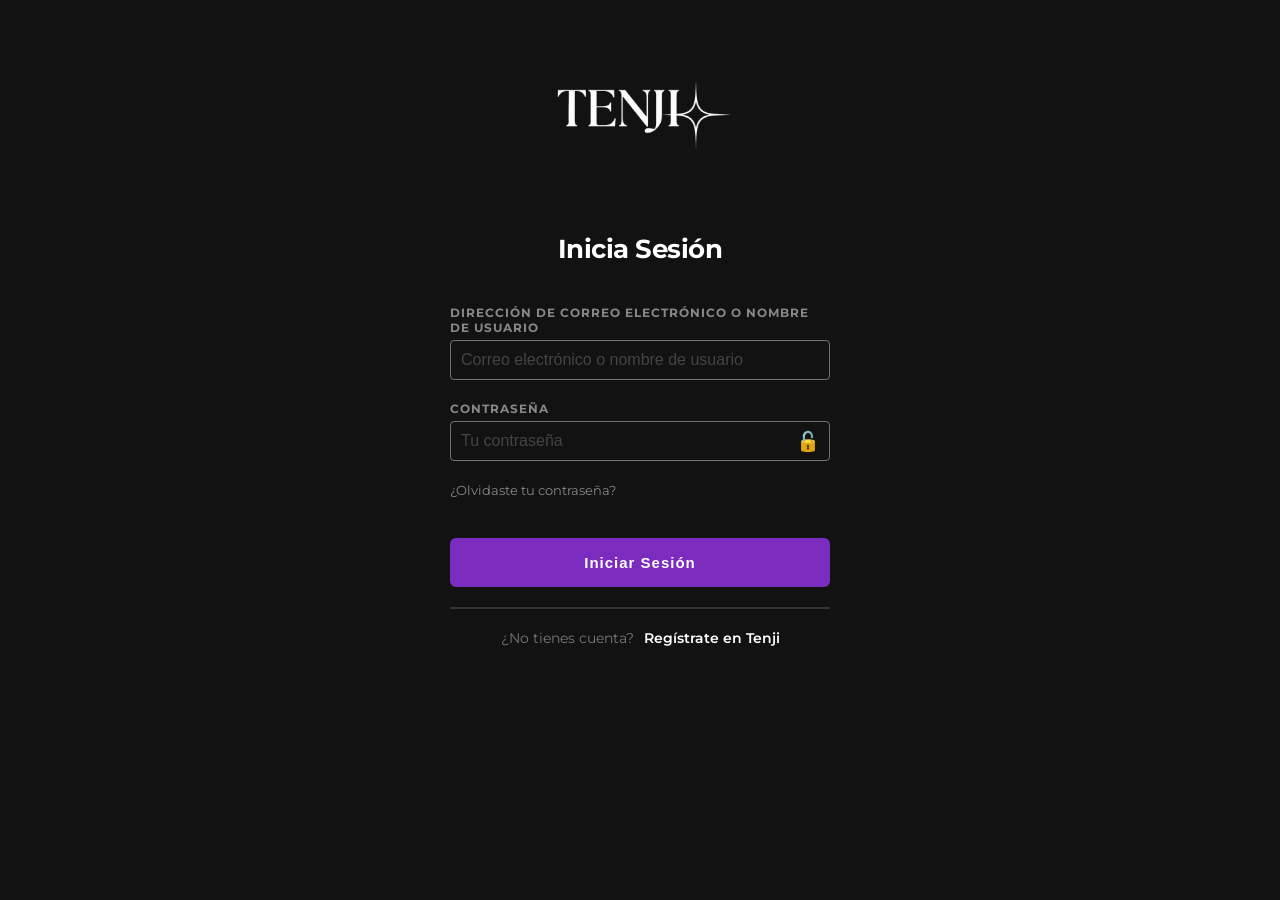
==== biblioteca.html @ 1c17c54e "Se corrigio la creacion de playlist y se elimino el listado que venia desde el HTML" ====
<!DOCTYPE html>
<html lang="es">
<head>
    <meta charset="UTF-8">
    <meta name="viewport" content="width=device-width, initial-scale=1.0">
    <title>TENJI</title>
    <link rel="stylesheet" href="style.css">
    <link href="https://fonts.googleapis.com/css2?family=Montserrat:wght@400;600;700&display=swap" rel="stylesheet">
</head>
<body>
    <div class="contenedor"> 
    <aside class="barra">
     <a href="index.html">
             <img src="tenji.png" alt="logo" class="logosuperior">
            </a>
            
            <nav>
                <ul>
                    <li><a href="index.html">Inicio</a></li>
                    <li><a class="activo" href="biblioteca.html">Tu Biblioteca</a></li>
                    <li><a href="perfil.html">Mi perfil</a></li>
                    <li><a href="dashboard.html">Dashboard</a></li>
                    <li><a href="configuracion.html">Configuracion</a></li>
                </ul>
            </nav>
        </aside>

        <main class="principal">
            
            <div class="barra-superior">
                <div class="buscador">
                    <span>🔍</span>
                    <input type="text" id="input-buscador" placeholder="Buscar">
                </div>

                <div class="contenedor-dropdown">
                    <button id="btnPerfil" class="btn-perfil" style="display: none;">
                        Mi Cuenta ▼
                    </button>
                    
                    <div id="menuPerfil" class="menu-desplegable oculto">
                        <a href="perfil.html">Mi Perfil</a>
                        <hr>
                        <a href="#" id="btnCerrarSesion" class="texto-rojo">Cerrar Sesión</a>
                    </div>
                </div>
                
                <a href="login.html" class="botonlogin" id="btnIrLogin">INICIAR SESION</a>
            </div>

            <h1>Tu biblioteca</h1>
            <p>Guarda tus canciones y crea tus propias playlists</p>

            <section class="albumes" style="margin-top: 40px;">
                <h2>Mis Playlist</h2>
                <div class="orden-portadas" id="contenedor-mis-playlists">
                            
                    <article class="portadas" id = "btnCrearPlaylist">
                        <img src="https://static.vecteezy.com/system/resources/thumbnails/011/912/003/small_2x/plus-sign-icon-free-png.png" alt="Crear Playlist">
                        <h4>Crear playlist</h4>
                        <p>Nueva lista</p>
                    </article>

                </div>
            </section>

            <section class="albumes" style="margin-top: 40px;">
                <h2>Mis likes</h2>
                <div class="orden-portadas">
                    
                    <article class="portadas">
                        <img src="https://dojiw2m9tvv09.cloudfront.net/36300/product/r-2663769-1296664419-jpeg3642.jpg" alt="Canción likeada 1">
                        <h4>Sextape</h4>
                        <p>Deftones</p>
                    </article>

                    <article class="portadas">
                        <img src="https://i.scdn.co/image/ab67616d0000b273a6e8e8f13522b98388681662" alt="Canción likeada 2">
                        <h4>CUANTO MAS QUIERES</h4>
                        <p>Ober</p>
                    </article>
                    
                    <article class="portadas">
                        <img src="https://cdn-images.dzcdn.net/images/artist/4043a9cb2bdc555fa70ded87e7c80b2e/1900x1900-000000-80-0-0.jpg" alt="Canción likeada 3">
                        <h4>Bahia Catalina</h4>
                        <p>Baby J & Young Weapon</p>
                    </article>

                    <article class="portadas">
                        <img src="https://i.scdn.co/image/ab67616d0000b273571b81393b9b40ca2b153c55" alt="Canción likeada 4">
                        <h4>Simplemente</h4>
                        <p>Leo Rey</p>
                    </article>

                </div>
            </section>

         </main>
                
         <footer class="reproductor">
            <div class="info-cancion">
                <img src="https://via.placeholder.com/50" alt="Portada de la canción">
                <div class="detalles-cancion">
                    <h4>Nombre de la Canción</h4>
                    <p>Artista</p>
                </div>
                <button class="like" style="color: #7b2cbf;">♥</button>
            </div>

            <div class="controles-centrales">
                <div class="botones">
                    <button class="anterior">⏮</button>
                    <button class="play">▶</button>
                    <button class="siguiente">⏭</button>
                </div>
                <div class="duracion">
                    <span class="tiempo-actual">0:00</span>
                    <input type="range" class="barra-progreso" min="0" max="100" value="0">
                    <span class="tiempo-total">3:30</span>
                </div>
            </div>

            <div class="volumen">
                <span>🔊</span>
                <input type="range" class="barra-volumen" min="0" max="100" value="50">
            </div>
        </footer>

    </div>

    <script type="module" src="script.js"></script>

    <div id="modalPlaylist" class="modal-overlay oculto">
        <div class="modal-contenido">
            <h3>Crear nueva playlist</h3>
            <p>Ponle un nombre a tu nueva playlist.</p>
            <input type="text" id="nombrePlaylist" placeholder="Mi nueva playlist" autocomplete="off">
            <small id = "errorPlaylist" class = "mensaje-error"></small>
            <div class="modal-botones">
                <button id="btnCancelarModal" class="btn-secundario">Cancelar</button>
                <button id="btnGuardarModal" class="btn-primario">Crear</button>
            </div>
        </div>
    </div>
    
</body>
</html>
---- style.css ----
:root {
    --bg-principal: #000000;
    --bg-card: #141022;
    --color-acento: #5e17eb;
    --texto-principal: #ffffff;
    --texto-secundario: #a7a7a7;
}

* {
    margin: 0;
    padding: 0;
    box-sizing: border-box;
}


body {
    background-color: #000;
    color: #fff;
    font-family: 'Montserrat', sans-serif;
}

.contenedor {
    display: grid;
    height: 100vh;
    grid-template-columns: 250px 1fr;
    grid-template-rows: 1fr 90px;
    grid-template-areas:
        "area-lateral area-principal"
        "area-reproductor area-reproductor";
}

.barra {
    grid-area: area-lateral;
    background-color: #120c1c;
    padding: 0px 24px 24px 24px;
}

.logosuperior {
    max-width: 200px;
    margin-bottom: 1px;
    display: block;
}

.barra ul{
    list-style: none;
    display: flex;
    flex-direction: column;
    gap: 20px;
}

.barra a {
    color: #ffffff;
    text-decoration: none;
    font-weight: bold;
    transition: color 0.2s ease;
}

.barra a:hover {
    color: #a875ff;
    background: transparent;
    box-shadow: none;
    text-shadow: none;
    transform: none;
}

.principal {
    grid-area: area-principal;
    background-color: #000;
    overflow-y: auto;
    padding: 20px;
}

.principal h1{
    margin-bottom: 10px;
    font-size: 28px;
}

.principal p{
    margin-bottom: 15px;
    font-size: 16px;
}

.orden-portadas {
    display: grid;
    grid-template-columns: repeat(auto-fill, minmax(240px, 1fr));
    gap: 24px;
    margin-top: 20px;
}

.portadas{
    background-color: #120c1c;
    padding: 16px;
    border-radius: 8px;
    cursor: pointer;
    transition: background-color 0.3s ease;
}

.portadas:hover{
    background-color: #0b0a10;
}

.portadas img {
    width: 100%;
    aspect-ratio: 1 / 1;
    object-fit: cover;
    border-radius: 6px;
    margin-bottom: 16px;
    display: block;
}

.info-cancion img {
    border-radius: 4px;
    width: 56px;
    height: 56px;
    object-fit: cover;
}

.reproductor {
    grid-area: area-reproductor;
    background-color: #000;
    border-top: 1px solid #000;
    display: flex;
    justify-content: space-between; 
    align-items: center; 
    padding: 0 16px; 
}

.info-cancion {
    display: flex;
    align-items: center;
    gap: 14px;
    width: 30%;
}

.info-cancion img {
    border-radius: 4px;
}

.detalles-cancion h4 {
    color: #fff;
    font-size: 14px;
    margin-bottom: 4px;
}

.detalles-cancion p {
    color: #fff;
    font-size: 12px;
}

.like {
    background: none;
    border: none;
    color: #fff;
    font-size: 18px;
    cursor: pointer;
}

.like:hover {
    color: #5e17eb;
}

.controles-centrales {
    display: flex;
    flex-direction: column; 
    align-items: center;
    width: 40%; 
    gap: 9px;
}

.botones {
    display: flex;
    gap: 16px;
    align-items: center;
}

.botones button {
    background: none;
    border: none;
    font-size: 16px;
    cursor: pointer;
    color: #ffffff;
}   

.botones .play {
    font-size: 26px; 
}

.reproductor button {
    transition: transform 0.2s ease, opacity 0.2s ease;
    cursor: pointer;
}
.reproductor button:hover {
    transform: scale(1.15);
    opacity: 0.85;
}
.reproductor button:active {
    transform: scale(0.95);
}


.duracion {
    display: flex;
    align-items: center;
    width: 100%;
    gap: 8px;
}

.tiempo-actual, .tiempo-total {
    color: #a7a7a7;
    font-size: 11px;
    min-width: 35px;
}

.volumen {
    display: flex;
    align-items: center;
    justify-content: flex-end;
    width: 30%;
    gap: 8px;
}

.barra-progreso, .barra-volumen {
    -webkit-appearance: none;
    appearance: none;
    width: 100%;
    height: 4px;
    background: #4d4d4d;
    border-radius: 2px;
    outline: none;
    cursor: pointer;
}

.barra-volumen {
    max-width: 100px; 
}

.barra-progreso::-webkit-slider-thumb, 
.barra-volumen::-webkit-slider-thumb {
    -webkit-appearance: none;
    appearance: none;
    width: 12px;
    height: 12px;
    border-radius: 50%;
    background: #ffffff;
    opacity: 0; 
    transition: opacity 0.2s ease;
}

.duracion:hover .barra-progreso::-webkit-slider-thumb,
.volumen:hover .barra-volumen::-webkit-slider-thumb {
    opacity: 1;
}

.barra-progreso:hover, 
.barra-volumen:hover {
    background: #5e17eb;
}



.botonlogin{
    background-color: #fff;
    padding: 12px 24px;
    border-radius: 20px;
    text-decoration: none;
    cursor: pointer;
    color: #0b0a10;
    font-size: 16px;
    transition: background-color 0.3s;
}

.botonlogin:hover{
    background-color: #170c2e;
    outline: none;
    appearance: none;
    color: #fff;
}


.barra-superior {
    background-color: #0b0a10;
    margin: -20px -20px 20px -20px;
    padding: 16px 32px;
    display: flex;
    justify-content: space-between;
    align-items: center;
}

.buscador{
    display: flex;
    align-items: center;
    background-color: #170c2e;
    padding: 10px 15px;
    border-radius: 20px;
    width: 300px;
}

.buscador input{
    background: transparent;
    border: none;
    color: #fff;
    width: 100%;
    outline: none;
    margin-left: 10px;
}


.filtro {
    display: none;
}

.botones button:hover {
    color: #fff;
    text-shadow: 0 0 1px #fff;
}

/* login */

.bodylogin {
    background-color: #121212;
    color: #ffffff;
    font-family: 'Montserrat', sans-serif;
    margin: 0;
    display: flex;
    flex-direction: column;
    min-height: 100vh;
}

.headerlogin {
    width: 100%;
    padding: 40px 32px;
    display: flex;
    justify-content: center;
    background: transparent;
}

.headerlogin .logosuperior {
    max-width: 200px;
    display: block;
    transition: transform 0.2s ease;
    position: absolute;
    margin-bottom: 10px;
}

.contenedorlogin {
    width: 100%;
    display: flex;
    flex-direction: column;
    align-items: center;
    justify-content: center;
    flex: 1;
    padding: 0 20px;
    box-sizing: border-box;
    margin-bottom: 100px;
}

.caja {
    background-color: #121212;
    width: 100%;
    max-width: 480px;
    margin-top: 0px;
    padding: 60px 50px;
    border-radius: 12px;
    display: flex;
    flex-direction: column;
    align-items: center;
    box-sizing: border-box;
}

.caja h1 {
    font-size: 26px;
    margin-bottom: 40px;
    font-weight: 700;
    letter-spacing: -0.5px;
}

.caja form {
    width: 100%;
    display: flex;
    flex-direction: column;
}

.g1 {
    display: flex;
    flex-direction: column;
    margin-bottom: 28px;
}

.g1 label {
    font-size: 12px;
    font-weight: 600;
    margin-bottom: 12px;
    color: #888888;
    text-transform: uppercase;
    letter-spacing: 1px;
}

.g1 input {
    background-color: #120c1c;
    color: #ffffff;
    border: 1px solid #333333;
    border-radius: 4px;
    padding: 14px;
    font-size: 16px;
    transition: border-color 0.3s ease;
    box-sizing: border-box;
}

.g1 input::placeholder {
    color: #444444;
}

.olvidolink {
    color: #888888;
    text-decoration: none;
    font-size: 13px;
    margin-bottom: 40px;
    transition: color 0.3s ease;
    align-self: flex-start;
}

.olvidolink:hover {
    color: #ffffff;
}

.caja .botonlogin {
    background-color: #7b2cbf;
    color: #ffffff;
    border: none;
    border-radius: 6px;
    padding: 16px;
    font-size: 15px;
    font-weight: 600;
    letter-spacing: 1px;
    cursor: pointer;
    transition: background-color 0.3s ease, transform 0.2s ease;
    width: 100%;
}

.caja .botonlogin:hover {
    background-color: #9346d8;
}

.separador {
    width: 100%;
    border: none;
    border-top: 1px solid #1a1a1a;
    margin: 40px 0;
}

.registro {
    text-align: center;
    color: #777777;
    font-size: 14px;
}

.registro a {
    color: #ffffff;
    text-decoration: none;
    font-weight: 600;
    margin-left: 6px;
    transition: color 0.3s ease;
}

.registro a:hover {
    color: #7b2cbf;
}

.bodyregistro {
    background-color: #121212;
    color: white;
    font-family: 'Montserrat', sans-serif;
}

.headerregistro {
    text-align: center;
    margin-top: 30px;
}

.logoregistro {
    width: 200px;
}

.cajaRegister {
    width: 420px;
    margin: 20px auto;
    text-align: center;
}

.cajaRegister h1 {
    font-size: 22px;
    margin-bottom: 25px;
}

.g1 {
    text-align: left;
    margin-bottom: 15px;
}

.g1 label {
    display: block;
    font-size: 12px;
    font-weight: bold;
    margin-bottom: 5px;
}

.g1 input {
    width: 100%;
    padding: 10px;
    background-color: #121212;
    border: 1px solid #727272;
    border-radius: 4px;
    color: white;
    box-sizing: border-box;
}

.botonregistro {
    width: 100%;
    padding: 12px;
    background-color: #7b2cbf;
    color: white;
    border: none;
    border-radius: 20px;
    font-weight: bold;
    font-size: 16px;
    cursor: pointer;
    margin-top: 10px;
}

.botonregistro:hover {
    background-color: #9d4edd;
}

.separador {
    margin: 20px 0;
    border: 0.5px solid #333;
}

.registro a {
    color: white;
}
/* todoperfil */

.cabeceraperfil {
    display: flex;
    align-items: center;
    gap: 24px;
    margin-bottom: 40px;
    margin-top: 10px;
}

.foto-perfil {
    width: 150px;
    height: 150px;
    border-radius: 50%;
    object-fit: cover;
    box-shadow: 0 4px 15px rgba(0,0,0,0.5);
}

.tipoperfil {
    font-size: 13px;
    font-weight: 600;
    text-transform: uppercase;
    letter-spacing: 1px;
    color: #a7a7a7;
    margin-bottom: 0;
}

.nombreperfil {
    font-size: 48px;
    margin-top: 5px;
    margin-bottom: 8px;
}

.estadisticasperfil {
    color: #a7a7a7;
    font-size: 14px;
    margin-bottom: 0;
}

.seccion-espaciada {
    margin-top: 40px;
}

.portadas-centradas {
    text-align: center;
}

.portadas img.foto-redonda {
    border-radius: 50%;
}

.barra a.activo {
    color: #5e17eb;
    font-weight: 800;
}

/* dashboard */

.dash-titulo {
    font-size: 22px;
    font-weight: 700;
    color: #ffffff;
    margin-bottom: 6px;
}

.dash-subtitulo {
    font-size: 13px;
    color: #a7a7a7;
    margin-bottom: 28px;
}

.dash-seccion-titulo {
    font-size: 18px;
    font-weight: 700;
    color: #ffffff;
    margin: 28px 0 16px;
}

.dash-grid-stats,
.dash-lista-artistas,
.dash-grid-canciones {
    display: grid;
    grid-template-columns: repeat(4, 1fr);
    gap: 16px;
}

.dash-card-stat {
    background: #141022;
    padding: 20px;
    border-radius: 8px;
    display: flex;
    flex-direction: column;
}

.dash-stat-valor {
    color: #6c42f5;
    font-size: 22px;
    font-weight: 700;
    margin-bottom: 6px;
}

.dash-stat-label {
    color: #ffffff;
    font-size: 13px;
    font-weight: 700;
    margin-bottom: 4px;
}

.dash-badge {
    color: #a7a7a7;
    font-size: 12px;
}

.dash-artista-item {
    background: #141022;
    padding: 20px 16px;
    border-radius: 8px;
    display: flex;
    flex-direction: column;
    align-items: center;
    text-align: center;
}

.dash-artista-foto {
    width: 120px;
    height: 120px;
    border-radius: 50%;
    object-fit: cover;
    margin-bottom: 12px;
}

.albumTitulo {
    color: #ffffff;
    font-size: 14px;
    font-weight: 700;
    margin-bottom: 4px;
}

.dash-horas {
    color: #a7a7a7;
    font-size: 12px;
}

.dash-cancion-item {
    background: #141022;
    padding: 20px 16px;
    border-radius: 8px;
    display: flex;
    flex-direction: column;
    align-items: center;
    text-align: center;
}

.dash-cancion-foto {
    width: 120px;
    height: 120px;
    border-radius: 6px;
    object-fit: cover;
    margin-bottom: 12px;
}

.dash-cancion-titulo {
    color: #ffffff;
    font-size: 14px;
    font-weight: 700;
    margin-bottom: 4px;
}

.dash-cancion-sub {
    color: #a7a7a7;
    font-size: 12px;
    margin: 0;
}

.dash-rank {
    display: none;
}

.mensaje-error {
    color: #ff4d4d;
    font-size: 12px;
    margin-top: 6px;
}

/* toggle de contraseña
*/

.contenedor-password {
    position: relative;
    display: inline-block;
    width: 100%;
}

.contenedor-password input {
    width: 100%;
    padding-right: 40px;
}

.btn-toggle-clave {
    position: absolute;
    right: 10px;
    top: 50%;
    transform: translateY(-50%);
    background: none;
    border: none;
    cursor: pointer;
    font-size: 1.2rem;
}

/* menu desplegable perfil */

.contenedor-dropdown {
    position: relative;
    display: inline-block;
}

.btn-perfil {
    background-color: #282828;
    color: white;
    border: none;
    padding: 10px 15px;
    border-radius: 20px;
    cursor: pointer;
    font-weight: bold;
    transition: background 0.3s;
}

.btn-perfil:hover {
    background-color: #3e3e3e;
}

.menu-desplegable {
    position: absolute;
    top: 110%;
    right: 0;
    background-color: #000;
    min-width: 160px;
    border-radius: 5px;
    box-shadow: 0px 8px 16px rgba(0,0,0,0.5);
    z-index: 1000;
    display: flex;
    flex-direction: column;
    padding: 5px 0;
}

.menu-desplegable a {
    color: white;
    padding: 10px 20px;
    text-decoration: none;
    font-size: 0.9rem;
    transition: background 0.2s;
}

.menu-desplegable a:hover {
    background-color: #3e3e3e;
}

.menu-desplegable hr {
    border: 0;
    border-top: 1px solid #444;
    margin: 5px 0;
}

.texto-rojo {
    color: #ff4d4d !important;
}

.oculto {
    display: none !important;
}

/* modal */

.modal-overlay {
    position: fixed;
    top: 0;
    left: 0;
    width: 100%;
    height: 100%;
    background-color: rgba(0, 0, 0, 0.75);
    display: flex;
    justify-content: center;
    align-items: center;
    z-index: 2000;
    backdrop-filter: blur(3px);
}

.modal-contenido {
    background-color: #170c2e;
    padding: 30px;
    border-radius: 12px;
    width: 90%;
    max-width: 400px;
    text-align: center;
    box-shadow: 0 10px 30px rgba(0,0,0,0.8);
}

.modal-contenido h3 {
    margin-bottom: 10px;
    font-size: 22px;
}

.modal-contenido p {
    color: #a7a7a7;
    font-size: 14px;
    margin-bottom: 20px;
}

.modal-contenido input {
    width: 100%;
    padding: 12px;
    margin-bottom: 25px;
    background-color: #0b0a10;
    border: 1px solid #333;
    border-radius: 6px;
    color: white;
    font-size: 16px;
}

.modal-botones {
    display: flex;
    gap: 15px;
}

.modal-botones button {
    flex: 1;
    padding: 12px;
    border-radius: 10px;
    font-weight: bold;
    cursor: pointer;
    font-size: 14px;
    transition: transform 0.2s, opacity 0.2s;
}

.modal-botones button:hover {
    transform: scale(1.05);
}

.btn-secundario {
    background: transparent;
    color: white;
    border: 1px solid #a7a7a7;
}

.btn-primario {
    background-color: #7b2cbf;
    color: white;
    border: none;
}

/* layout movil */

@media (max-width: 768px) {

    /* [IA] inicio - ia/2026-11-10_cristobal_fix-micro-desplazamiento-horizontal.md */
    html, body {
        width: 100% ;
        max-width: 100% ;
        overflow-x: hidden ;
    }
    /* [IA] fin */

    .contenedor {
        display: flex ;
        flex-direction: column ;
        width: 100% ;
        max-width: 100% ;
        min-height: 100vh;
        box-sizing: border-box ;
        overflow-x: hidden ;
    }

    .barra {
        display: flex ;
        flex-direction: column ;
        align-items: flex-start ;
        width: 100% ;
        max-width: 100% ;
        height: auto ;
        position: relative ;
        padding: 10px 8px ;
        box-sizing: border-box ;
        border-bottom: 1px solid #282828 ;
        background-color: #121212 ;
    }

    .barra a {
        display: block ;
    }

    .logosuperior {
        display: block ;
        width: 100px ;
        height: auto ;
        margin-bottom: 8px ;
    }

    .barra nav {
        width: 100% ;
        display: block ;
        overflow-x: auto ;
        scrollbar-width: none ;
    }

    .barra nav::-webkit-scrollbar {
        display: none ;
    }

    .barra nav ul {
        display: flex ;
        flex-direction: row ;
        flex-wrap: nowrap ;
        gap: 6px ;
        justify-content: space-between ;
        align-items: center ;
        padding: 0 ;
        margin: 4px 0 0 0 ;
        box-sizing: border-box ;
        width: 100% ;
        list-style: none ;
    }

    .barra nav ul li {
        flex-shrink: 0 ;
    }

    .barra nav ul li a {
        font-size: 0.78rem ;
        padding: 4px 6px ;
        white-space: nowrap ;
        display: block ;
    }

    .principal {
        width: 100% ;
        max-width: 100% ;
        padding: 14px ;
        padding-bottom: 110px ;
        box-sizing: border-box ;
        overflow-x: hidden ;
    }

    .dash-grid-stats {
        display: grid ;
        grid-template-columns: 1fr 1fr ;
        gap: 10px ;
        width: 100% ;
        box-sizing: border-box ;
    }

    .dash-card-stat {
        width: 100% ;
        padding: 10px ;
        box-sizing: border-box ;
    }

    .dash-stat-valor {
        font-size: 1.1rem ;
    }

    .dash-stat-label {
        font-size: 0.72rem ;
        white-space: normal ;
    }

    .dash-lista-artistas,
    .dash-grid-canciones {
        display: flex ;
        flex-direction: column ;
        gap: 12px ;
        width: 100% ;
        box-sizing: border-box ;
    }

    .dash-artista-item,
    .dash-cancion-item {
        width: 100% ;
        box-sizing: border-box ;
    }

    .reproductor {
        position: fixed ;
        bottom: 0 ;
        left: 0 ;
        right: 0 ;
        width: 100% ;
        max-width: 100% ;
        box-sizing: border-box ;
        padding: 8px 12px ;
        z-index: 100;
        background-color: #000000;
        border-top: 1px solid #282828;
    }

    .reproductor .volumen,
    .reproductor .duracion {
        display: none ;
    }

    .reproductor .info-cancion {
        max-width: 60% ;
    }
    .botonlogin {
        font-size: 0.65rem ;
        font-weight: bold ;
        padding: 6px 8px ;
        white-space: normal ;
        text-align: center ;
        line-height: 1.1 ;
        border-radius: 8px ;
        width: 75px ;
        height: auto ;
        align-items: center ;
        justify-content: center ;
    }

     .btn-perfil {
        font-size: 0.7rem ;
        padding: 6px 10px ;
        border-radius: 8px ;
    }
}

/* configuracion */

.contenedor-configuracion {
    max-width: 750px;
    margin: 0 auto;
    padding: 20px 0;
}

.seccion-config {
    background-color: var(--bg-card, #141022);
    border-radius: 10px;
    padding: 24px;
    margin-bottom: 24px;
    border: 1px solid var(--borde-oscuro, #282828);
}

.titulo-seccion-config {
    font-size: 1.2rem;
    font-weight: 700;
    color: var(--texto-principal, #ffffff);
    margin-bottom: 16px;
    padding-bottom: 10px;
    border-bottom: 1px solid var(--borde-oscuro, #282828);
    display: flex;
    align-items: center;
    gap: 10px;
}

.opcion-item {
    display: flex;
    justify-content: space-between;
    align-items: center;
    padding: 14px 0;
    border-bottom: 1px solid rgba(255, 255, 255, 0.05);
}

.opcion-item:last-child {
    border-bottom: none;
}

.opcion-info {
    display: flex;
    flex-direction: column;
    gap: 4px;
    max-width: 75%;
}

.opcion-titulo {
    font-size: 0.95rem;
    font-weight: 600;
    color: var(--texto-principal, #ffffff);
}

.opcion-desc {
    font-size: 0.8rem;
    color: var(--texto-secundario, #a7a7a7);
}

.switch {
    position: relative;
    display: inline-block;
    width: 48px;
    height: 26px;
    flex-shrink: 0;
}

.switch input {
    opacity: 0;
    width: 0;
    height: 0;
}

.slider {
    position: absolute;
    cursor: pointer;
    top: 0;
    left: 0;
    right: 0;
    bottom: 0;
    background-color: var(--borde-input, #333333);
    transition: 0.3s ease;
    border-radius: 34px;
}

.slider:before {
    position: absolute;
    content: "";
    height: 18px;
    width: 18px;
    left: 4px;
    bottom: 4px;
    background-color: var(--texto-principal, #ffffff);
    transition: 0.3s ease;
    border-radius: 50%;
}

input:checked + .slider {
    background-color: var(--color-acento, #5e17eb);
}

input:checked + .slider:before {
    transform: translateX(22px);
}

.select-config {
    background-color: var(--bg-principal, #121212);
    color: var(--texto-principal, #ffffff);
    border: 1px solid var(--borde-input, #333333);
    border-radius: 6px;
    padding: 8px 12px;
    font-size: 0.9rem;
    font-family: inherit;
    outline: none;
    cursor: pointer;
}

.btn-guardar-config {
    background-color: var(--color-acento, #5e17eb);
    color: var(--texto-principal, #ffffff);
    border: none;
    border-radius: 20px;
    padding: 12px 28px;
    font-weight: 700;
    font-size: 0.95rem;
    cursor: pointer;
    transition: background-color 0.2s ease, transform 0.15s ease;
}

.btn-guardar-config:hover {
    background-color: var(--color-acento-hover, #7b2cbf);
    transform: scale(1.02);
}

.btn-guardar-config:active {
    transform: scale(0.98);
}

.badge-estado {
    font-size: 0.75rem;
    padding: 4px 8px;
    border-radius: 12px;
    font-weight: 600;
}

.badge-activo {
    background-color: rgba(30, 215, 96, 0.15);
    color: #1ed760;
}

/* modo claro */
body.modo-claro {
    --bg-principal: #f4f4f7;
    --bg-card: #ffffff;
    --texto-principal: #121212;
    --texto-secundario: #666666;

    
    background-color: var(--bg-principal) !important;
    color: var(--texto-principal) !important;
}

body.modo-claro .barra,
body.modo-claro .principal,
body.modo-claro .barra-superior,
body.modo-claro .reproductor,
body.modo-claro .dash-card-stat,
body.modo-claro .dash-artista-item,
body.modo-claro .dash-cancion-item,
body.modo-claro .portadas {
    background-color: #ffffff ;
    color: #121212 ;
    border-color: #e0e0e0 ;
}

body.modo-claro .barra a,
body.modo-claro .detalles-cancion h4,
body.modo-claro .dash-stat-label,
body.modo-claro .albumTitulo,
body.modo-claro .dash-cancion-titulo,
body.modo-claro .dash-titulo,
body.modo-claro .dash-seccion-titulo {
    color: #121212;
}

body.modo-claro .buscador {
    background-color: #eef0f5;
}

body.modo-claro .buscador input {
    color: #121212;
}

body.modo-claro .logosuperior {
    content: url('tenji-claro.png');
}

body.modo-claro .reproductor,
body.modo-claro .reproductor button,
body.modo-claro .detalles-cancion p,
body.modo-claro .tiempo-actual,
body.modo-claro .tiempo-total,
body.modo-claro .volumen span {
    color: #121212;
}
body.modo-claro .barra-progreso::-webkit-slider-thumb,
body.modo-claro .barra-volumen::-webkit-slider-thumb {
    background: #121212;
}

body.modo-claro button.like {
    color: var(--color-acento, #5e17eb) !important;
}
body.modo-claro .botonlogin {
    background-color: #000000;
    color: #ffffff;
}

body.modo-claro .botonlogin:hover {
    background-color: #5e17eb;
    color: #ffffff;
}
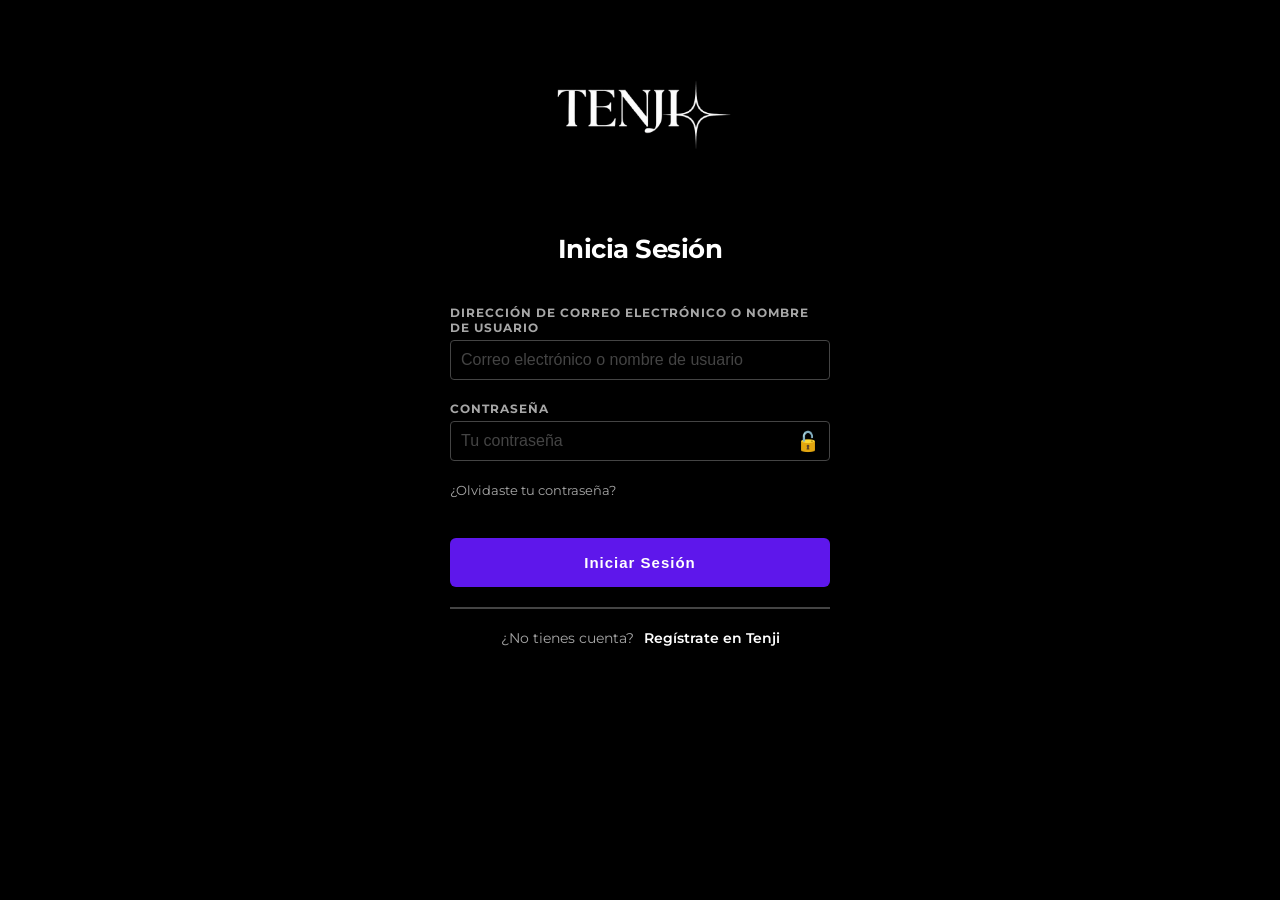
==== commit b277a652: "se ordeno style.css usando variables del root / se quitaron estilos de linea / se alineo register co" ====
--- a/biblioteca.html
+++ b/biblioteca.html
@@ -1,5 +1,6 @@
 <!DOCTYPE html>
 <html lang="es">
+
 <head>
     <meta charset="UTF-8">
     <meta name="viewport" content="width=device-width, initial-scale=1.0">
@@ -7,13 +8,14 @@
     <link rel="stylesheet" href="style.css">
     <link href="https://fonts.googleapis.com/css2?family=Montserrat:wght@400;600;700&display=swap" rel="stylesheet">
 </head>
+
 <body>
-    <div class="contenedor"> 
-    <aside class="barra">
-     <a href="index.html">
-             <img src="tenji.png" alt="logo" class="logosuperior">
+    <div class="contenedor">
+        <aside class="barra">
+            <a href="index.html">
+                <img src="tenji.png" alt="logo" class="logosuperior">
             </a>
-            
+
             <nav>
                 <ul>
                     <li><a href="index.html">Inicio</a></li>
@@ -26,7 +28,7 @@
         </aside>
 
         <main class="principal">
-            
+
             <div class="barra-superior">
                 <div class="buscador">
                     <span>🔍</span>
@@ -34,17 +36,17 @@
                 </div>
 
                 <div class="contenedor-dropdown">
-                    <button id="btnPerfil" class="btn-perfil" style="display: none;">
+                    <button id="btnPerfil" class="btn-perfil">
                         Mi Cuenta ▼
                     </button>
-                    
+
                     <div id="menuPerfil" class="menu-desplegable oculto">
                         <a href="perfil.html">Mi Perfil</a>
                         <hr>
                         <a href="#" id="btnCerrarSesion" class="texto-rojo">Cerrar Sesión</a>
                     </div>
                 </div>
-                
+
                 <a href="login.html" class="botonlogin" id="btnIrLogin">INICIAR SESION</a>
             </div>
 
@@ -54,9 +56,10 @@
             <section class="albumes" style="margin-top: 40px;">
                 <h2>Mis Playlist</h2>
                 <div class="orden-portadas" id="contenedor-mis-playlists">
-                            
-                    <article class="portadas" id = "btnCrearPlaylist">
-                        <img src="https://static.vecteezy.com/system/resources/thumbnails/011/912/003/small_2x/plus-sign-icon-free-png.png" alt="Crear Playlist">
+
+                    <article class="portadas" id="btnCrearPlaylist">
+                        <img src="https://static.vecteezy.com/system/resources/thumbnails/011/912/003/small_2x/plus-sign-icon-free-png.png"
+                            alt="Crear Playlist">
                         <h4>Crear playlist</h4>
                         <p>Nueva lista</p>
                     </article>
@@ -67,27 +70,31 @@
             <section class="albumes" style="margin-top: 40px;">
                 <h2>Mis likes</h2>
                 <div class="orden-portadas">
-                    
+
                     <article class="portadas">
-                        <img src="https://dojiw2m9tvv09.cloudfront.net/36300/product/r-2663769-1296664419-jpeg3642.jpg" alt="Canción likeada 1">
+                        <img src="https://dojiw2m9tvv09.cloudfront.net/36300/product/r-2663769-1296664419-jpeg3642.jpg"
+                            alt="Canción likeada 1">
                         <h4>Sextape</h4>
                         <p>Deftones</p>
                     </article>
 
                     <article class="portadas">
-                        <img src="https://i.scdn.co/image/ab67616d0000b273a6e8e8f13522b98388681662" alt="Canción likeada 2">
+                        <img src="https://i.scdn.co/image/ab67616d0000b273a6e8e8f13522b98388681662"
+                            alt="Canción likeada 2">
                         <h4>CUANTO MAS QUIERES</h4>
                         <p>Ober</p>
                     </article>
-                    
+
                     <article class="portadas">
-                        <img src="https://cdn-images.dzcdn.net/images/artist/4043a9cb2bdc555fa70ded87e7c80b2e/1900x1900-000000-80-0-0.jpg" alt="Canción likeada 3">
+                        <img src="https://cdn-images.dzcdn.net/images/artist/4043a9cb2bdc555fa70ded87e7c80b2e/1900x1900-000000-80-0-0.jpg"
+                            alt="Canción likeada 3">
                         <h4>Bahia Catalina</h4>
                         <p>Baby J & Young Weapon</p>
                     </article>
 
                     <article class="portadas">
-                        <img src="https://i.scdn.co/image/ab67616d0000b273571b81393b9b40ca2b153c55" alt="Canción likeada 4">
+                        <img src="https://i.scdn.co/image/ab67616d0000b273571b81393b9b40ca2b153c55"
+                            alt="Canción likeada 4">
                         <h4>Simplemente</h4>
                         <p>Leo Rey</p>
                     </article>
@@ -95,16 +102,16 @@
                 </div>
             </section>
 
-         </main>
-                
-         <footer class="reproductor">
+        </main>
+
+        <footer class="reproductor">
             <div class="info-cancion">
                 <img src="https://via.placeholder.com/50" alt="Portada de la canción">
                 <div class="detalles-cancion">
                     <h4>Nombre de la Canción</h4>
                     <p>Artista</p>
                 </div>
-                <button class="like" style="color: #7b2cbf;">♥</button>
+                <button class="like like-activo">♥</button>
             </div>
 
             <div class="controles-centrales">
@@ -132,16 +139,20 @@
 
     <div id="modalPlaylist" class="modal-overlay oculto">
         <div class="modal-contenido">
-            <h3>Crear nueva playlist</h3>
-            <p>Ponle un nombre a tu nueva playlist.</p>
-            <input type="text" id="nombrePlaylist" placeholder="Mi nueva playlist" autocomplete="off">
-            <small id = "errorPlaylist" class = "mensaje-error"></small>
+            <h3 id="tituloModalPlaylist">Crear nueva playlist</h3>
+            <p id="textoModalPlaylist">Ponle un nombre a tu nueva playlist.</p>
+
+            <input type="text" id="nombrePlaylist" placeholder="Nombre de la playlist" autocomplete="off">
+
+            <input type="text" id="descripcionPlaylist" placeholder="Descripción de la playlist" autocomplete="off">
+            <small id="errorPlaylist" class="mensaje-error"></small>
             <div class="modal-botones">
                 <button id="btnCancelarModal" class="btn-secundario">Cancelar</button>
                 <button id="btnGuardarModal" class="btn-primario">Crear</button>
             </div>
         </div>
     </div>
-    
+
 </body>
+
 </html>
--- a/style.css
+++ b/style.css
@@ -2,8 +2,19 @@
     --bg-principal: #000000;
     --bg-card: #141022;
     --color-acento: #5e17eb;
-    --texto-principal: #ffffff;
+    --color-acento-hover: #7b2cbf;
+    --texto-principal: var(--claro);
     --texto-secundario: #a7a7a7;
+    --claro: #ffffff;
+    --borde: #444444;
+    --error: #ff4d4d;
+    --exito: #1ed760;
+    --sombra: #000000b3;
+
+    /* modo claro */
+    --bg-principal-claro: #f4f4f7;
+    --texto-principal-claro: #121212;
+    --texto-secundario-claro: #666666;
 }
 
 * {
@@ -14,8 +25,8 @@
 
 
 body {
-    background-color: #000;
-    color: #fff;
+    background-color: var(--bg-principal);
+    color: var(--texto-principal);
     font-family: 'Montserrat', sans-serif;
 }
 
@@ -31,7 +42,7 @@
 
 .barra {
     grid-area: area-lateral;
-    background-color: #120c1c;
+    background-color: var(--bg-card);
     padding: 0px 24px 24px 24px;
 }
 
@@ -48,24 +59,25 @@
     gap: 20px;
 }
 
-.barra a {
-    color: #ffffff;
+.barra a{
     text-decoration: none;
+    color: var(--texto-principal);
     font-weight: bold;
-    transition: color 0.2s ease;
+    font-size: 15px;
+    transition: color 0.3s ease;
 }
 
 .barra a:hover {
-    color: #a875ff;
-    background: transparent;
-    box-shadow: none;
-    text-shadow: none;
-    transform: none;
+    background-color: var(--color-acento); 
+    color: var(--claro) !important;           
+    border-radius: 6px;                   
+    box-shadow: 0px 4px 12px color-mix(in srgb, var(--color-acento) 50%, transparent); 
+    transform: translateX(3px);          
 }
 
 .principal {
     grid-area: area-principal;
-    background-color: #000;
+    background-color: var(--bg-principal);
     overflow-y: auto;
     padding: 20px;
 }
@@ -88,7 +100,7 @@
 }
 
 .portadas{
-    background-color: #120c1c;
+    background-color: var(--bg-card);
     padding: 16px;
     border-radius: 8px;
     cursor: pointer;
@@ -96,7 +108,7 @@
 }
 
 .portadas:hover{
-    background-color: #0b0a10;
+    background-color: var(--bg-principal);
 }
 
 .portadas img {
@@ -117,8 +129,8 @@
 
 .reproductor {
     grid-area: area-reproductor;
-    background-color: #000;
-    border-top: 1px solid #000;
+    background-color: var(--bg-principal);
+    border-top: 1px solid var(--bg-principal);
     display: flex;
     justify-content: space-between; 
     align-items: center; 
@@ -137,26 +149,30 @@
 }
 
 .detalles-cancion h4 {
-    color: #fff;
+    color: var(--texto-principal);
     font-size: 14px;
     margin-bottom: 4px;
 }
 
 .detalles-cancion p {
-    color: #fff;
+    color: var(--texto-principal);
     font-size: 12px;
 }
 
 .like {
     background: none;
     border: none;
-    color: #fff;
+    color: var(--texto-principal);
     font-size: 18px;
     cursor: pointer;
 }
 
 .like:hover {
-    color: #5e17eb;
+    color: var(--color-acento);
+}
+
+.like-activo {
+    color: var(--color-acento-hover);
 }
 
 .controles-centrales {
@@ -178,7 +194,7 @@
     border: none;
     font-size: 16px;
     cursor: pointer;
-    color: #ffffff;
+    color: var(--texto-principal);
 }   
 
 .botones .play {
@@ -206,7 +222,7 @@
 }
 
 .tiempo-actual, .tiempo-total {
-    color: #a7a7a7;
+    color: var(--texto-secundario);
     font-size: 11px;
     min-width: 35px;
 }
@@ -224,7 +240,7 @@
     appearance: none;
     width: 100%;
     height: 4px;
-    background: #4d4d4d;
+    background: var(--borde);
     border-radius: 2px;
     outline: none;
     cursor: pointer;
@@ -241,7 +257,7 @@
     width: 12px;
     height: 12px;
     border-radius: 50%;
-    background: #ffffff;
+    background: var(--texto-principal);
     opacity: 0; 
     transition: opacity 0.2s ease;
 }
@@ -253,32 +269,32 @@
 
 .barra-progreso:hover, 
 .barra-volumen:hover {
-    background: #5e17eb;
+    background: var(--color-acento);
 }
 
 
 
 .botonlogin{
-    background-color: #fff;
+    background-color: var(--texto-principal);
     padding: 12px 24px;
     border-radius: 20px;
     text-decoration: none;
     cursor: pointer;
-    color: #0b0a10;
+    color: var(--bg-principal);
     font-size: 16px;
     transition: background-color 0.3s;
 }
 
 .botonlogin:hover{
-    background-color: #170c2e;
+    background-color: var(--bg-card);
     outline: none;
     appearance: none;
-    color: #fff;
+    color: var(--texto-principal);
 }
 
 
 .barra-superior {
-    background-color: #0b0a10;
+    background-color: var(--bg-principal);
     margin: -20px -20px 20px -20px;
     padding: 16px 32px;
     display: flex;
@@ -289,7 +305,7 @@
 .buscador{
     display: flex;
     align-items: center;
-    background-color: #170c2e;
+    background-color: var(--bg-card);
     padding: 10px 15px;
     border-radius: 20px;
     width: 300px;
@@ -298,7 +314,7 @@
 .buscador input{
     background: transparent;
     border: none;
-    color: #fff;
+    color: var(--texto-principal);
     width: 100%;
     outline: none;
     margin-left: 10px;
@@ -310,15 +326,15 @@
 }
 
 .botones button:hover {
-    color: #fff;
-    text-shadow: 0 0 1px #fff;
+    color: var(--texto-principal);
+    text-shadow: 0 0 1px var(--texto-principal);
 }
 
 /* login */
 
 .bodylogin {
-    background-color: #121212;
-    color: #ffffff;
+    background-color: var(--bg-principal);
+    color: var(--texto-principal);
     font-family: 'Montserrat', sans-serif;
     margin: 0;
     display: flex;
@@ -355,7 +371,7 @@
 }
 
 .caja {
-    background-color: #121212;
+    background-color: var(--bg-principal);
     width: 100%;
     max-width: 480px;
     margin-top: 0px;
@@ -390,15 +406,15 @@
     font-size: 12px;
     font-weight: 600;
     margin-bottom: 12px;
-    color: #888888;
+    color: var(--texto-secundario);
     text-transform: uppercase;
     letter-spacing: 1px;
 }
 
 .g1 input {
-    background-color: #120c1c;
-    color: #ffffff;
-    border: 1px solid #333333;
+    background-color: var(--bg-card);
+    color: var(--texto-principal);
+    border: 1px solid var(--borde);
     border-radius: 4px;
     padding: 14px;
     font-size: 16px;
@@ -407,11 +423,11 @@
 }
 
 .g1 input::placeholder {
-    color: #444444;
+    color: var(--borde);
 }
 
 .olvidolink {
-    color: #888888;
+    color: var(--texto-secundario);
     text-decoration: none;
     font-size: 13px;
     margin-bottom: 40px;
@@ -420,12 +436,13 @@
 }
 
 .olvidolink:hover {
-    color: #ffffff;
-}
-
-.caja .botonlogin {
-    background-color: #7b2cbf;
-    color: #ffffff;
+    color: var(--texto-principal);
+}
+
+.caja .botonlogin,
+.cajaRegister .botonlogin {
+    background-color: var(--color-acento);
+    color: var(--claro);
     border: none;
     border-radius: 6px;
     padding: 16px;
@@ -437,25 +454,26 @@
     width: 100%;
 }
 
-.caja .botonlogin:hover {
-    background-color: #9346d8;
+.caja .botonlogin:hover,
+.cajaRegister .botonlogin:hover {
+    background-color: var(--color-acento-hover);
 }
 
 .separador {
     width: 100%;
     border: none;
-    border-top: 1px solid #1a1a1a;
+    border-top: 1px solid var(--borde);
     margin: 40px 0;
 }
 
 .registro {
     text-align: center;
-    color: #777777;
+    color: var(--texto-secundario);
     font-size: 14px;
 }
 
 .registro a {
-    color: #ffffff;
+    color: var(--texto-principal);
     text-decoration: none;
     font-weight: 600;
     margin-left: 6px;
@@ -463,12 +481,12 @@
 }
 
 .registro a:hover {
-    color: #7b2cbf;
+    color: var(--color-acento-hover);
 }
 
 .bodyregistro {
-    background-color: #121212;
-    color: white;
+    background-color: var(--bg-principal);
+    color: var(--texto-principal);
     font-family: 'Montserrat', sans-serif;
 }
 
@@ -507,37 +525,23 @@
 .g1 input {
     width: 100%;
     padding: 10px;
-    background-color: #121212;
-    border: 1px solid #727272;
+    background-color: var(--bg-principal);
+    border: 1px solid var(--borde);
     border-radius: 4px;
-    color: white;
+    color: var(--texto-principal);
     box-sizing: border-box;
 }
-
-.botonregistro {
-    width: 100%;
-    padding: 12px;
-    background-color: #7b2cbf;
-    color: white;
-    border: none;
-    border-radius: 20px;
-    font-weight: bold;
-    font-size: 16px;
-    cursor: pointer;
-    margin-top: 10px;
-}
-
 .botonregistro:hover {
-    background-color: #9d4edd;
+    background-color: var(--color-acento-hover);
 }
 
 .separador {
     margin: 20px 0;
-    border: 0.5px solid #333;
+    border: 0.5px solid var(--borde);
 }
 
 .registro a {
-    color: white;
+    color: var(--texto-principal);
 }
 /* todoperfil */
 
@@ -554,7 +558,7 @@
     height: 150px;
     border-radius: 50%;
     object-fit: cover;
-    box-shadow: 0 4px 15px rgba(0,0,0,0.5);
+    box-shadow: 0 4px 15px var(--sombra);
 }
 
 .tipoperfil {
@@ -562,7 +566,7 @@
     font-weight: 600;
     text-transform: uppercase;
     letter-spacing: 1px;
-    color: #a7a7a7;
+    color: var(--texto-secundario);
     margin-bottom: 0;
 }
 
@@ -573,7 +577,7 @@
 }
 
 .estadisticasperfil {
-    color: #a7a7a7;
+    color: var(--texto-secundario);
     font-size: 14px;
     margin-bottom: 0;
 }
@@ -591,7 +595,7 @@
 }
 
 .barra a.activo {
-    color: #5e17eb;
+    color: var(--color-acento);
     font-weight: 800;
 }
 
@@ -600,20 +604,20 @@
 .dash-titulo {
     font-size: 22px;
     font-weight: 700;
-    color: #ffffff;
+    color: var(--texto-principal);
     margin-bottom: 6px;
 }
 
 .dash-subtitulo {
     font-size: 13px;
-    color: #a7a7a7;
+    color: var(--texto-secundario);
     margin-bottom: 28px;
 }
 
 .dash-seccion-titulo {
     font-size: 18px;
     font-weight: 700;
-    color: #ffffff;
+    color: var(--texto-principal);
     margin: 28px 0 16px;
 }
 
@@ -626,7 +630,7 @@
 }
 
 .dash-card-stat {
-    background: #141022;
+    background: var(--bg-card);
     padding: 20px;
     border-radius: 8px;
     display: flex;
@@ -634,26 +638,26 @@
 }
 
 .dash-stat-valor {
-    color: #6c42f5;
+    color: var(--color-acento);
     font-size: 22px;
     font-weight: 700;
     margin-bottom: 6px;
 }
 
 .dash-stat-label {
-    color: #ffffff;
+    color: var(--texto-principal);
     font-size: 13px;
     font-weight: 700;
     margin-bottom: 4px;
 }
 
 .dash-badge {
-    color: #a7a7a7;
+    color: var(--texto-secundario);
     font-size: 12px;
 }
 
 .dash-artista-item {
-    background: #141022;
+    background: var(--bg-card);
     padding: 20px 16px;
     border-radius: 8px;
     display: flex;
@@ -671,19 +675,19 @@
 }
 
 .albumTitulo {
-    color: #ffffff;
+    color: var(--texto-principal);
     font-size: 14px;
     font-weight: 700;
     margin-bottom: 4px;
 }
 
 .dash-horas {
-    color: #a7a7a7;
+    color: var(--texto-secundario);
     font-size: 12px;
 }
 
 .dash-cancion-item {
-    background: #141022;
+    background: var(--bg-card);
     padding: 20px 16px;
     border-radius: 8px;
     display: flex;
@@ -701,14 +705,14 @@
 }
 
 .dash-cancion-titulo {
-    color: #ffffff;
+    color: var(--texto-principal);
     font-size: 14px;
     font-weight: 700;
     margin-bottom: 4px;
 }
 
 .dash-cancion-sub {
-    color: #a7a7a7;
+    color: var(--texto-secundario);
     font-size: 12px;
     margin: 0;
 }
@@ -718,7 +722,7 @@
 }
 
 .mensaje-error {
-    color: #ff4d4d;
+    color: var(--error);
     font-size: 12px;
     margin-top: 6px;
 }
@@ -756,8 +760,8 @@
 }
 
 .btn-perfil {
-    background-color: #282828;
-    color: white;
+    background-color: var(--borde);
+    color: var(--claro);
     border: none;
     padding: 10px 15px;
     border-radius: 20px;
@@ -766,18 +770,22 @@
     transition: background 0.3s;
 }
 
+#btnPerfil {
+    display: none;
+}
+
 .btn-perfil:hover {
-    background-color: #3e3e3e;
+    background-color: var(--color-acento);
 }
 
 .menu-desplegable {
     position: absolute;
     top: 110%;
     right: 0;
-    background-color: #000;
+    background-color: var(--bg-principal);
     min-width: 160px;
     border-radius: 5px;
-    box-shadow: 0px 8px 16px rgba(0,0,0,0.5);
+    box-shadow: 0px 8px 16px var(--sombra);
     z-index: 1000;
     display: flex;
     flex-direction: column;
@@ -785,7 +793,7 @@
 }
 
 .menu-desplegable a {
-    color: white;
+    color: var(--texto-principal);
     padding: 10px 20px;
     text-decoration: none;
     font-size: 0.9rem;
@@ -793,17 +801,17 @@
 }
 
 .menu-desplegable a:hover {
-    background-color: #3e3e3e;
+    background-color: var(--bg-card);
 }
 
 .menu-desplegable hr {
     border: 0;
-    border-top: 1px solid #444;
+    border-top: 1px solid var(--borde);
     margin: 5px 0;
 }
 
 .texto-rojo {
-    color: #ff4d4d !important;
+    color: var(--error) !important;
 }
 
 .oculto {
@@ -818,7 +826,7 @@
     left: 0;
     width: 100%;
     height: 100%;
-    background-color: rgba(0, 0, 0, 0.75);
+    background-color: var(--sombra);
     display: flex;
     justify-content: center;
     align-items: center;
@@ -827,13 +835,13 @@
 }
 
 .modal-contenido {
-    background-color: #170c2e;
+    background-color: var(--bg-card);
     padding: 30px;
     border-radius: 12px;
     width: 90%;
     max-width: 400px;
     text-align: center;
-    box-shadow: 0 10px 30px rgba(0,0,0,0.8);
+    box-shadow: 0 10px 30px var(--sombra);
 }
 
 .modal-contenido h3 {
@@ -842,7 +850,7 @@
 }
 
 .modal-contenido p {
-    color: #a7a7a7;
+    color: var(--texto-secundario);
     font-size: 14px;
     margin-bottom: 20px;
 }
@@ -851,10 +859,10 @@
     width: 100%;
     padding: 12px;
     margin-bottom: 25px;
-    background-color: #0b0a10;
-    border: 1px solid #333;
+    background-color: var(--bg-principal);
+    border: 1px solid var(--borde);
     border-radius: 6px;
-    color: white;
+    color: var(--texto-principal);
     font-size: 16px;
 }
 
@@ -879,13 +887,13 @@
 
 .btn-secundario {
     background: transparent;
-    color: white;
-    border: 1px solid #a7a7a7;
+    color: var(--texto-principal);
+    border: 1px solid var(--texto-secundario);
 }
 
 .btn-primario {
-    background-color: #7b2cbf;
-    color: white;
+    background-color: var(--color-acento);
+    color: var(--claro);
     border: none;
 }
 
@@ -921,8 +929,8 @@
         position: relative ;
         padding: 10px 8px ;
         box-sizing: border-box ;
-        border-bottom: 1px solid #282828 ;
-        background-color: #121212 ;
+        border-bottom: 1px solid var(--borde) ;
+        background-color: var(--bg-principal) ;
     }
 
     .barra a {
@@ -1029,8 +1037,8 @@
         box-sizing: border-box ;
         padding: 8px 12px ;
         z-index: 100;
-        background-color: #000000;
-        border-top: 1px solid #282828;
+        background-color: var(--bg-principal);
+        border-top: 1px solid var(--borde);
     }
 
     .reproductor .volumen,
@@ -1071,20 +1079,20 @@
 }
 
 .seccion-config {
-    background-color: var(--bg-card, #141022);
+    background-color: var(--bg-card);
     border-radius: 10px;
     padding: 24px;
     margin-bottom: 24px;
-    border: 1px solid var(--borde-oscuro, #282828);
+    border: 1px solid var(--borde);
 }
 
 .titulo-seccion-config {
     font-size: 1.2rem;
     font-weight: 700;
-    color: var(--texto-principal, #ffffff);
+    color: var(--texto-principal);
     margin-bottom: 16px;
     padding-bottom: 10px;
-    border-bottom: 1px solid var(--borde-oscuro, #282828);
+    border-bottom: 1px solid var(--borde);
     display: flex;
     align-items: center;
     gap: 10px;
@@ -1095,7 +1103,7 @@
     justify-content: space-between;
     align-items: center;
     padding: 14px 0;
-    border-bottom: 1px solid rgba(255, 255, 255, 0.05);
+    border-bottom: 1px solid color-mix(in srgb, var(--texto-principal) 5%, transparent);
 }
 
 .opcion-item:last-child {
@@ -1112,12 +1120,12 @@
 .opcion-titulo {
     font-size: 0.95rem;
     font-weight: 600;
-    color: var(--texto-principal, #ffffff);
+    color: var(--texto-principal);
 }
 
 .opcion-desc {
     font-size: 0.8rem;
-    color: var(--texto-secundario, #a7a7a7);
+    color: var(--texto-secundario);
 }
 
 .switch {
@@ -1141,7 +1149,7 @@
     left: 0;
     right: 0;
     bottom: 0;
-    background-color: var(--borde-input, #333333);
+    background-color: var(--borde);
     transition: 0.3s ease;
     border-radius: 34px;
 }
@@ -1153,13 +1161,13 @@
     width: 18px;
     left: 4px;
     bottom: 4px;
-    background-color: var(--texto-principal, #ffffff);
+    background-color: var(--texto-principal);
     transition: 0.3s ease;
     border-radius: 50%;
 }
 
 input:checked + .slider {
-    background-color: var(--color-acento, #5e17eb);
+    background-color: var(--color-acento);
 }
 
 input:checked + .slider:before {
@@ -1167,9 +1175,9 @@
 }
 
 .select-config {
-    background-color: var(--bg-principal, #121212);
-    color: var(--texto-principal, #ffffff);
-    border: 1px solid var(--borde-input, #333333);
+    background-color: var(--bg-principal);
+    color: var(--texto-principal);
+    border: 1px solid var(--borde);
     border-radius: 6px;
     padding: 8px 12px;
     font-size: 0.9rem;
@@ -1179,8 +1187,8 @@
 }
 
 .btn-guardar-config {
-    background-color: var(--color-acento, #5e17eb);
-    color: var(--texto-principal, #ffffff);
+    background-color: var(--color-acento);
+    color: var(--texto-principal);
     border: none;
     border-radius: 20px;
     padding: 12px 28px;
@@ -1191,7 +1199,7 @@
 }
 
 .btn-guardar-config:hover {
-    background-color: var(--color-acento-hover, #7b2cbf);
+    background-color: var(--color-acento-hover);
     transform: scale(1.02);
 }
 
@@ -1207,16 +1215,16 @@
 }
 
 .badge-activo {
-    background-color: rgba(30, 215, 96, 0.15);
-    color: #1ed760;
+    background-color: color-mix(in srgb, var(--exito) 15%, transparent);
+    color: var(--exito);
 }
 
 /* modo claro */
 body.modo-claro {
-    --bg-principal: #f4f4f7;
-    --bg-card: #ffffff;
-    --texto-principal: #121212;
-    --texto-secundario: #666666;
+    --bg-principal: var(--bg-principal-claro);
+    --bg-card: var(--claro);
+    --texto-principal: var(--texto-principal-claro);
+    --texto-secundario: var(--texto-secundario-claro);
 
     
     background-color: var(--bg-principal) !important;
@@ -1231,9 +1239,9 @@
 body.modo-claro .dash-artista-item,
 body.modo-claro .dash-cancion-item,
 body.modo-claro .portadas {
-    background-color: #ffffff ;
-    color: #121212 ;
-    border-color: #e0e0e0 ;
+    background-color: var(--bg-card) ;
+    color: var(--texto-principal) ;
+    border-color: var(--bg-principal) ;
 }
 
 body.modo-claro .barra a,
@@ -1243,15 +1251,15 @@
 body.modo-claro .dash-cancion-titulo,
 body.modo-claro .dash-titulo,
 body.modo-claro .dash-seccion-titulo {
-    color: #121212;
+    color: var(--texto-principal);
 }
 
 body.modo-claro .buscador {
-    background-color: #eef0f5;
+    background-color: var(--bg-principal);
 }
 
 body.modo-claro .buscador input {
-    color: #121212;
+    color: var(--texto-principal);
 }
 
 body.modo-claro .logosuperior {
@@ -1264,22 +1272,22 @@
 body.modo-claro .tiempo-actual,
 body.modo-claro .tiempo-total,
 body.modo-claro .volumen span {
-    color: #121212;
+    color: var(--texto-principal);
 }
 body.modo-claro .barra-progreso::-webkit-slider-thumb,
 body.modo-claro .barra-volumen::-webkit-slider-thumb {
-    background: #121212;
+    background: var(--texto-principal);
 }
 
 body.modo-claro button.like {
-    color: var(--color-acento, #5e17eb) !important;
+    color: var(--color-acento) !important;
 }
 body.modo-claro .botonlogin {
-    background-color: #000000;
-    color: #ffffff;
+    background-color: var(--texto-principal);
+    color: var(--claro);
 }
 
 body.modo-claro .botonlogin:hover {
-    background-color: #5e17eb;
-    color: #ffffff;
+    background-color: var(--color-acento);
+    color: var(--claro);
 }
